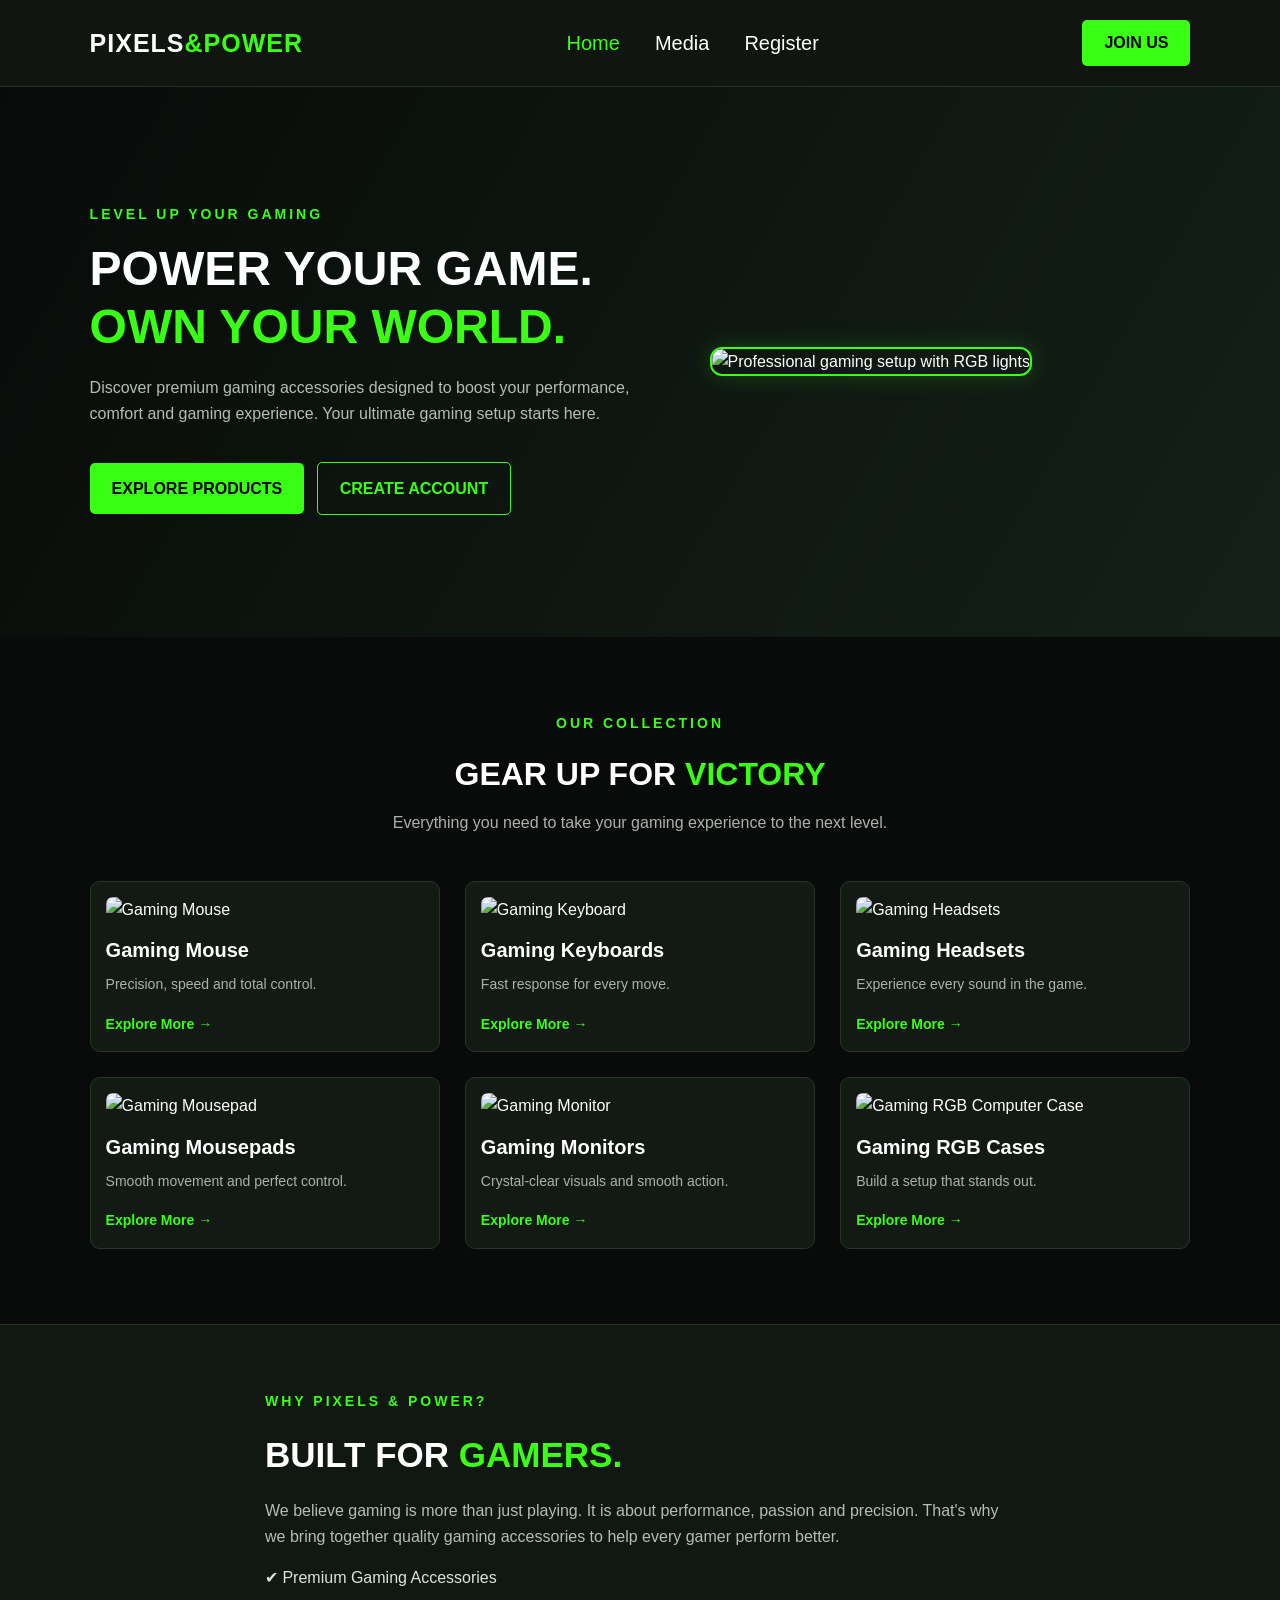
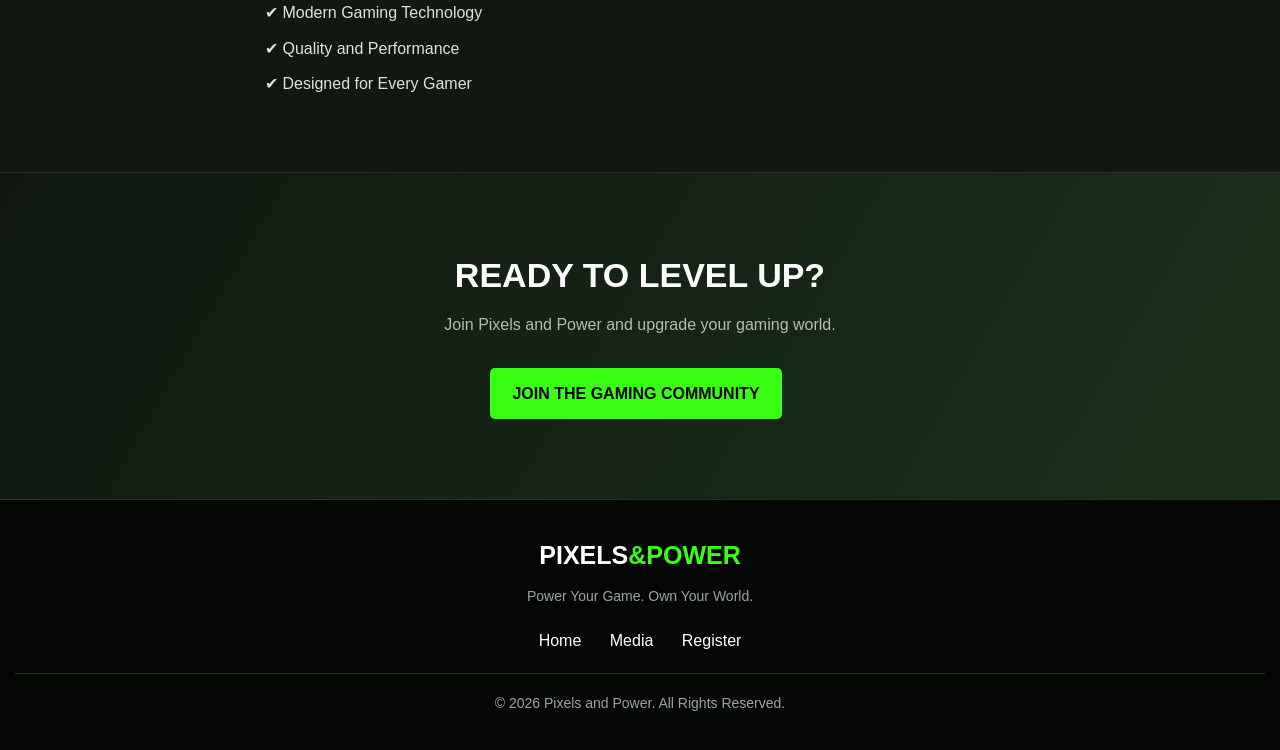
==== index.html @ 5a260074 "Add files via upload" ====
<!DOCTYPE html>
<html lang="en">
<head>
    <meta charset="UTF-8">
    <meta name="viewport" content="width=device-width, initial-scale=1.0">
    <title>Pixels and Power | Gaming Accessories</title>
    <link rel="stylesheet" href="home.css">
</head>

<body>

    <!-- Navigation Bar -->
    <header>
        <nav class="navbar">

            <a href="index.html" class="logo">
                PIXELS<span>&POWER</span>
            </a>

            <ul class="nav-links">
                <li><a href="index.html" class="active">Home</a></li>
                <li><a href="media.html">Media</a></li>
                <li><a href="register.html">Register</a></li>
            </ul>

            <a href="register.html" class="nav-button">
                JOIN US
            </a>

        </nav>
    </header>


    <main>

        <!-- HERO SECTION -->
        <section id="hero">

            <div class="hero-content">

                <p class="small-heading">
                    LEVEL UP YOUR GAMING
                </p>

                <h1>
                    POWER YOUR GAME.
                    <span>OWN YOUR WORLD.</span>
                </h1>

                <p class="hero-description">
                    Discover premium gaming accessories designed
                    to boost your performance, comfort and gaming
                    experience. Your ultimate gaming setup starts here.
                </p>

                <a href="media.html" class="main-button">
                    EXPLORE PRODUCTS
                </a>

                <a href="register.html" class="secondary-button">
                    CREATE ACCOUNT
                </a>

            </div>

            <div class="hero-image">

                <img
                    src="https://images.unsplash.com/photo-1542751371-adc38448a05e?w=1000"
                    alt="Professional gaming setup with RGB lights">

            </div>

        </section>


        <!-- PRODUCT CATEGORIES -->
        <section id="products">

            <div class="section-heading">

                <p class="small-heading">OUR COLLECTION</p>

                <h2>GEAR UP FOR <span>VICTORY</span></h2>

                <p>
                    Everything you need to take your gaming
                    experience to the next level.
                </p>

            </div>


            <div class="product-container">


                <!-- GAMING MOUSE -->
                <div class="product-card">

                    <img
                        src="https://images.ctfassets.net/hmm5mo4qf4mf/5OdlQsrRweJDlAR3OzkERY/3249c2a84d1a52bc3d7d2b892fa1162c/666a8680fbff440384dc74d49ed324b8-933.png?fm=webp&q=90&fit=scale&w=768"
                        alt="Gaming Mouse">

                    <h3>Gaming Mouse</h3>

                    <p>
                        Precision, speed and total control.
                    </p>

                    <a href="media.html#mouses">
                        Explore More &rarr;
                    </a>

                </div>


                <!-- GAMING KEYBOARD -->
                <div class="product-card">

                    <img
                        src="https://images.ctfassets.net/hmm5mo4qf4mf/1U89BvXgDE1PZJYOCRkKQI/19a8db0f9917d75fa4f38cc57bb5e20e/ee2ae2c011564d678e214de42f415c89-3792.png?fm=webp&q=90&fit=scale&w=768"
                        alt="Gaming Keyboard">

                    <h3>Gaming Keyboards</h3>

                    <p>
                        Fast response for every move.
                    </p>

                    <a href="media.html#keyboards">
                        Explore More &rarr;
                    </a>

                </div>


                <!-- GAMING HEADSETS -->
                <div class="product-card">

                    <img
                        src="https://images.ctfassets.net/hmm5mo4qf4mf/7tSln6l9gp3Xhcbx0jWsYN/0e947bfefcb76dfd702a02f290a9ebeb/arctis_nova_elite_sage_gold_img_buy_primary.png?fm=webp&q=90&fit=scale&w=768"
                        alt="Gaming Headsets">

                    <h3>Gaming Headsets</h3>

                    <p>
                        Experience every sound in the game.
                    </p>

                    <a href="media.html#headsets">
                        Explore More &rarr;
                    </a>

                </div>


                <!-- GAMING MOUSEPADS -->
                <div class="product-card">

                    <img
                        src="https://images.ctfassets.net/hmm5mo4qf4mf/7EQAqC4e5HLXZZiPj83Svg/4be26f20dc03f534a74a2e3d9a21e29b/d5884c8a2f4c48dfa49811c7bfbe10b3-3628.png?fm=webp&q=90&fit=scale&w=768"
                        alt="Gaming Mousepad">

                    <h3>Gaming Mousepads</h3>

                    <p>
                        Smooth movement and perfect control.
                    </p>

                    <a href="media.html#mousepads">
                        Explore More &rarr;
                    </a>

                </div>


                <!-- GAMING MONITORS -->
                <div class="product-card">

                    <img
                        src="https://dlcdnwebimgs.asus.com/gain/3BF05786-0326-4F29-9292-B6AC958EE08B/w717/h525/fwebp"
                        alt="Gaming Monitor">

                    <h3>Gaming Monitors</h3>

                    <p>
                        Crystal-clear visuals and smooth action.
                    </p>

                    <a href="media.html#monitors">
                        Explore More &rarr;
                    </a>

                </div>


                <!-- GAMING RGB CASES -->
                <div class="product-card">

                    <img
                        src="https://nzxt.com/cdn/shop/files/h9-flow-rgb-plus_21_white-build-side.png?v=1789310397&width=1000"
                        alt="Gaming RGB Computer Case">

                    <h3>Gaming RGB Cases</h3>

                    <p>
                        Build a setup that stands out.
                    </p>

                    <a href="media.html#cases">
                        Explore More &rarr;
                    </a>

                </div>


            </div>

        </section>


        <!-- WHY CHOOSE US -->
        <section id="why-us">

            <div class="why-content">

                <p class="small-heading">
                    WHY PIXELS & POWER?
                </p>

                <h2>BUILT FOR <span>GAMERS.</span></h2>

                <p>
                    We believe gaming is more than just playing.
                    It is about performance, passion and precision.
                    That's why we bring together quality gaming
                    accessories to help every gamer perform better.
                </p>

                <ul>
                    <li>✔ Premium Gaming Accessories</li>
                    <li>✔ Modern Gaming Technology</li>
                    <li>✔ Quality and Performance</li>
                    <li>✔ Designed for Every Gamer</li>
                </ul>

            </div>

        </section>


        <!-- JOIN SECTION -->
        <section id="join-section">

            <h2>READY TO LEVEL UP?</h2>

            <p>
                Join Pixels and Power and upgrade your gaming world.
            </p>

            <a href="register.html" class="main-button">
                JOIN THE GAMING COMMUNITY
            </a>

        </section>

    </main>


    <!-- FOOTER -->
    <footer>

        <h2>PIXELS<span>&POWER</span></h2>

        <p>
            Power Your Game. Own Your World.
        </p>

        <div class="footer-links">

            <a href="index.html">Home</a>

            <a href="media.html">Media</a>

            <a href="register.html">Register</a>

        </div>

        <p class="copyright">
            &copy; 2026 Pixels and Power. All Rights Reserved.
        </p>

    </footer>

</body>
</html>
---- home.css ----
/* GENERAL STYLING */

* {
    margin: 0;
    padding: 0;
    box-sizing: border-box;
}

body {
    background-color: #080b09;
    color: white;
    font-family: Arial, Helvetica, sans-serif;
    line-height: 1.6;
}

html {
    scroll-behavior: smooth;
}

span {
    color: #39ff14;
}

a {
    text-decoration: none;
    color: white;
}

ul {
    list-style: none;
}


/* NAVIGATION BAR */

.navbar {
    background-color: #101510;
    padding: 20px 7%;
    display: flex;
    justify-content: space-between;
    align-items: center;
    border-bottom: 1px solid #263326;
}

.logo {
    font-size: 25px;
    font-weight: bold;
    letter-spacing: 1px;
}

.nav-links {
    display: flex;
    gap: 35px;
}

.nav-links a {
    font-size: 15px;
    transition: 0.3s;
}

.nav-links a:hover,
.nav-links .active {
    color: #39ff14;
}

.nav-button {
    background-color: #39ff14;
    color: black;
    padding: 10px 22px;
    border-radius: 5px;
    font-weight: bold;
}


/* HERO SECTION */

#hero {
    min-height: 550px;
    padding: 70px 7%;
    display: flex;
    align-items: center;
    justify-content: space-between;
    gap: 40px;
    background: linear-gradient(
        120deg,
        #080b09,
        #142018
    );
}

.hero-content {
    max-width: 580px;
}

.small-heading {
    color: #39ff14;
    font-size: 14px;
    font-weight: bold;
    letter-spacing: 3px;
    margin-bottom: 15px;
}

h1 {
    font-size: 48px;
    line-height: 1.2;
    margin-bottom: 20px;
}

h1 span {
    display: block;
}

.hero-description {
    color: #b5bdb5;
    margin-bottom: 30px;
    font-size: 16px;
}

.main-button,
.secondary-button {
    display: inline-block;
    padding: 13px 22px;
    border-radius: 5px;
    font-weight: bold;
    margin: 5px 8px 5px 0;
    transition: 0.3s;
}

.main-button {
    background-color: #39ff14;
    color: black;
}

.main-button:hover {
    background-color: white;
    transform: translateY(-3px);
}

.secondary-button {
    border: 1px solid #39ff14;
    color: #39ff14;
}

.secondary-button:hover {
    background-color: #39ff14;
    color: black;
}

.hero-image {
    width: 48%;
}

.hero-image img {
    width: 100%;
    border-radius: 12px;
    border: 2px solid #39ff14;
    box-shadow: 0 0 25px rgba(57, 255, 20, 0.2);
}


/* PRODUCT SECTION */

#products {
    padding: 75px 7%;
}

.section-heading {
    text-align: center;
    margin-bottom: 45px;
}

h2 {
    font-size: 32px;
    margin-bottom: 10px;
}

.section-heading > p:last-child {
    color: #aab3aa;
}

.product-container {
    display: grid;
    grid-template-columns: repeat(3, 1fr);
    gap: 25px;
}

.product-card {
    background-color: #121a13;
    padding: 15px;
    border: 1px solid #293529;
    border-radius: 10px;
    transition: 0.3s;
}

.product-card:hover {
    border-color: #39ff14;
    box-shadow: 0 0 18px rgba(57, 255, 20, 0.2);
    transform: translateY(-7px);
}

.product-card img {
    width: 100%;
    height: 190px;
    object-fit: contain;
    border-radius: 7px;
    margin-bottom: 12px;
}

.product-card h3 {
    font-size: 20px;
    margin-bottom: 7px;
}

.product-card p {
    color: #aab3aa;
    font-size: 14px;
    margin-bottom: 15px;
}

.product-card a {
    color: #39ff14;
    font-weight: bold;
    font-size: 14px;
}


/* WHY CHOOSE US */

#why-us {
    padding: 65px 10%;
    background-color: #111711;
    border-top: 1px solid #263326;
    border-bottom: 1px solid #263326;
}

.why-content {
    max-width: 750px;
    margin: auto;
}

.why-content h2 {
    font-size: 35px;
}

.why-content > p:not(.small-heading) {
    color: #b5bdb5;
    margin: 15px 0;
}

.why-content li {
    margin: 10px 0;
    color: #dce5dc;
}


/* JOIN SECTION */

#join-section {
    text-align: center;
    padding: 75px 20px;
    background: linear-gradient(
        120deg,
        #101810,
        #1b301b
    );
}

#join-section h2 {
    font-size: 34px;
}

#join-section p {
    color: #b5bdb5;
    margin-bottom: 25px;
}


/* FOOTER */

footer {
    text-align: center;
    background-color: #050705;
    padding: 35px 15px;
    border-top: 1px solid #263326;
}

footer h2 {
    font-size: 25px;
}

footer p {
    color: #9ba59b;
    font-size: 14px;
}

.footer-links {
    margin: 20px 0;
}

.footer-links a {
    margin: 0 12px;
    transition: 0.3s;
}

.footer-links a:hover {
    color: #39ff14;
}

.copyright {
    border-top: 1px solid #263326;
    padding-top: 18px;
    margin-top: 15px;
}


/* RESPONSIVE DESIGN */

@media screen and (max-width: 900px) {

    #hero {
        flex-direction: column;
        text-align: center;
    }

    .hero-image {
        width: 100%;
    }

    .product-container {
        grid-template-columns: repeat(2, 1fr);
    }

}

@media screen and (max-width: 600px) {

    .navbar {
        flex-direction: column;
        gap: 18px;
    }

    .nav-links {
        gap: 20px;
    }

    .nav-button {
        display: none;
    }

    h1 {
        font-size: 34px;
    }

    .product-container {
        grid-template-columns: 1fr;
    }

    h2 {
        font-size: 27px;
    }

}

/* Same navbar font on all pages */
.nav-links a {
    font-weight: 400 !important;
}

/* Same navbar font on all pages */
.nav-links a {
    font-family: Arial, sans-serif;
    font-size: 20px;
    font-weight: 400;
    text-decoration: none;
}
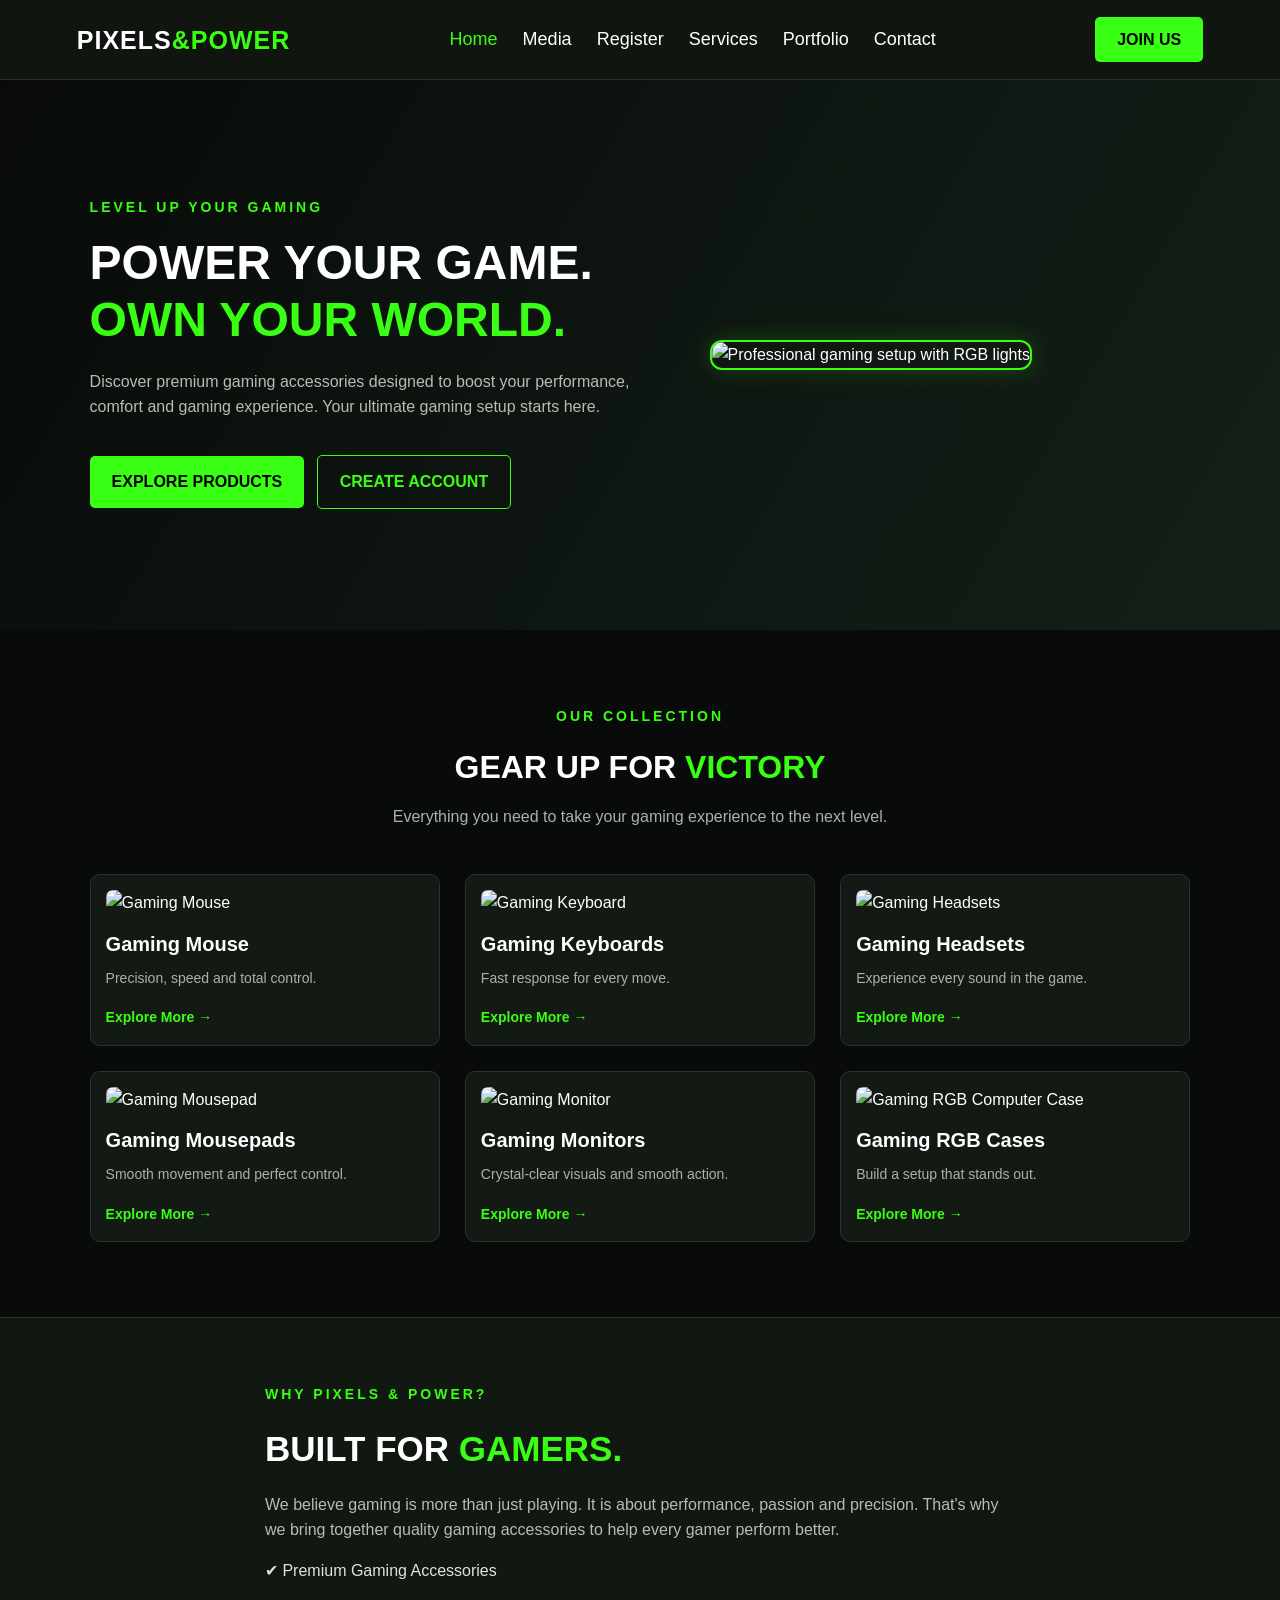
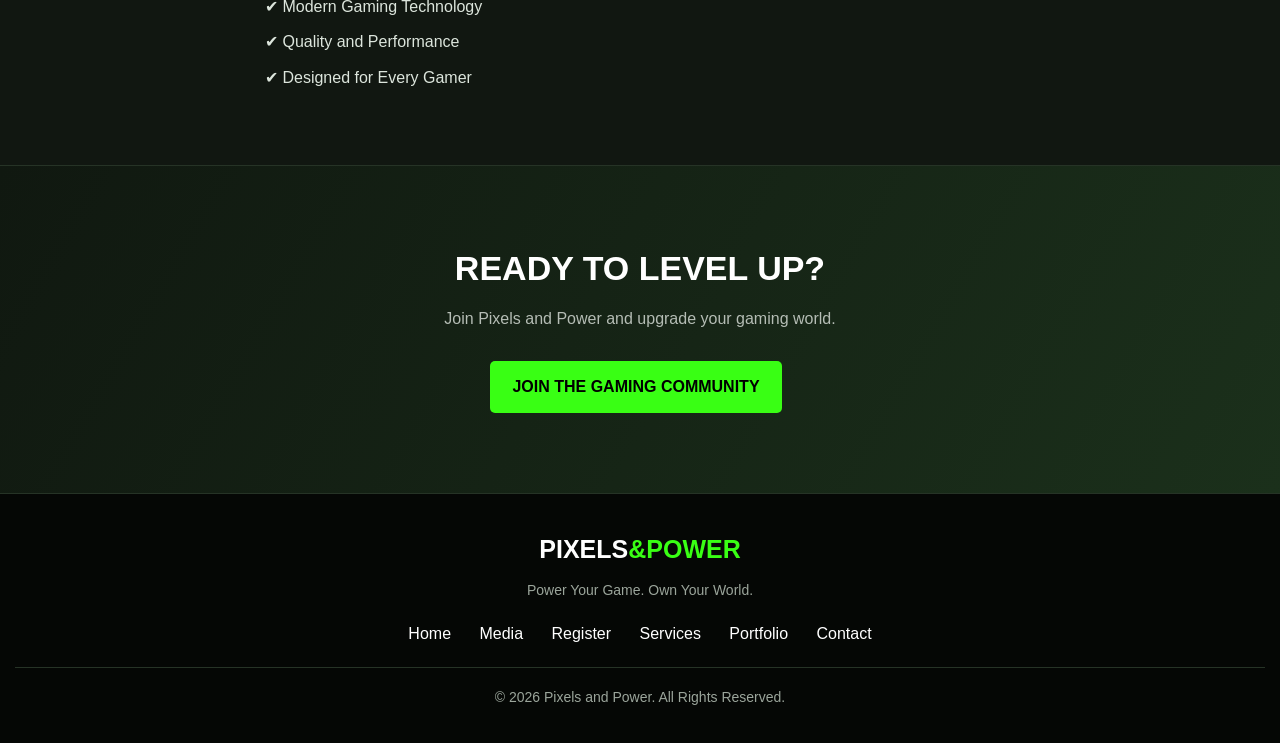
==== commit 19a39aa8: "index.html Update Navigation Bar add 3 more Pages links" ====
--- a/index.html
+++ b/index.html
@@ -22,6 +22,9 @@
                 <li><a href="index.html" class="active">Home</a></li>
                 <li><a href="media.html">Media</a></li>
                 <li><a href="register.html">Register</a></li>
+                <li><a href="services.html">Services</a></li>
+                <li><a href="portfolio.html">Portfolio</a></li>
+                <li><a href="contact.html">Contact</a></li>
             </ul>
 
             <a href="register.html" class="nav-button">
@@ -285,6 +288,12 @@
 
             <a href="register.html">Register</a>
 
+            <a href="services.html">Services</a>
+            
+            <a href="portfolio.html">Portfolio</a>
+            
+            <a href="contact.html">Contact</a>
+
         </div>
 
         <p class="copyright">
--- a/home.css
+++ b/home.css
@@ -31,31 +31,49 @@
     list-style: none;
 }
 
-
 /* NAVIGATION BAR */
 
 .navbar {
+    height: 80px;
+    padding: 0 6%;
     background-color: #101510;
-    padding: 20px 7%;
     display: flex;
     justify-content: space-between;
     align-items: center;
     border-bottom: 1px solid #263326;
+    flex-wrap: nowrap;
+    gap: 25px;
 }
 
 .logo {
+    color: white;
+    font-family: Arial, Helvetica, sans-serif;
     font-size: 25px;
-    font-weight: bold;
+    font-weight: 700;
     letter-spacing: 1px;
+    text-decoration: none;
+    white-space: nowrap;
+}
+
+.logo span {
+    color: #39ff14;
 }
 
 .nav-links {
     display: flex;
-    gap: 35px;
+    align-items: center;
+    gap: 25px;
+    list-style: none;
+    flex-wrap: nowrap;
 }
 
 .nav-links a {
-    font-size: 15px;
+    color: white;
+    font-family: Arial, Helvetica, sans-serif;
+    font-size: 18px;
+    font-weight: 400;
+    text-decoration: none;
+    white-space: nowrap;
     transition: 0.3s;
 }
 
@@ -71,7 +89,6 @@
     border-radius: 5px;
     font-weight: bold;
 }
-
 
 /* HERO SECTION */
 
@@ -82,11 +99,7 @@
     align-items: center;
     justify-content: space-between;
     gap: 40px;
-    background: linear-gradient(
-        120deg,
-        #080b09,
-        #142018
-    );
+    background: linear-gradient(120deg, #080b09, #142018);
 }
 
 .hero-content {
@@ -158,7 +171,6 @@
     box-shadow: 0 0 25px rgba(57, 255, 20, 0.2);
 }
 
-
 /* PRODUCT SECTION */
 
 #products {
@@ -224,7 +236,6 @@
     font-size: 14px;
 }
 
-
 /* WHY CHOOSE US */
 
 #why-us {
@@ -253,17 +264,12 @@
     color: #dce5dc;
 }
 
-
 /* JOIN SECTION */
 
 #join-section {
     text-align: center;
     padding: 75px 20px;
-    background: linear-gradient(
-        120deg,
-        #101810,
-        #1b301b
-    );
+    background: linear-gradient(120deg, #101810, #1b301b);
 }
 
 #join-section h2 {
@@ -274,7 +280,6 @@
     color: #b5bdb5;
     margin-bottom: 25px;
 }
-
 
 /* FOOTER */
 
@@ -313,10 +318,22 @@
     margin-top: 15px;
 }
 
-
 /* RESPONSIVE DESIGN */
 
 @media screen and (max-width: 900px) {
+    .navbar {
+        height: auto;
+        min-height: 80px;
+        flex-direction: column;
+        padding: 18px 4%;
+        gap: 18px;
+    }
+
+    .nav-links {
+        flex-wrap: wrap;
+        justify-content: center;
+        gap: 18px;
+    }
 
     #hero {
         flex-direction: column;
@@ -330,18 +347,23 @@
     .product-container {
         grid-template-columns: repeat(2, 1fr);
     }
-
 }
 
 @media screen and (max-width: 600px) {
-
     .navbar {
-        flex-direction: column;
         gap: 18px;
     }
 
     .nav-links {
-        gap: 20px;
+        gap: 14px;
+    }
+
+    .nav-links a {
+        font-size: 16px;
+    }
+
+    .logo {
+        font-size: 25px;
     }
 
     .nav-button {
@@ -359,18 +381,4 @@
     h2 {
         font-size: 27px;
     }
-
-}
-
-/* Same navbar font on all pages */
-.nav-links a {
-    font-weight: 400 !important;
-}
-
-/* Same navbar font on all pages */
-.nav-links a {
-    font-family: Arial, sans-serif;
-    font-size: 20px;
-    font-weight: 400;
-    text-decoration: none;
-}
+}
